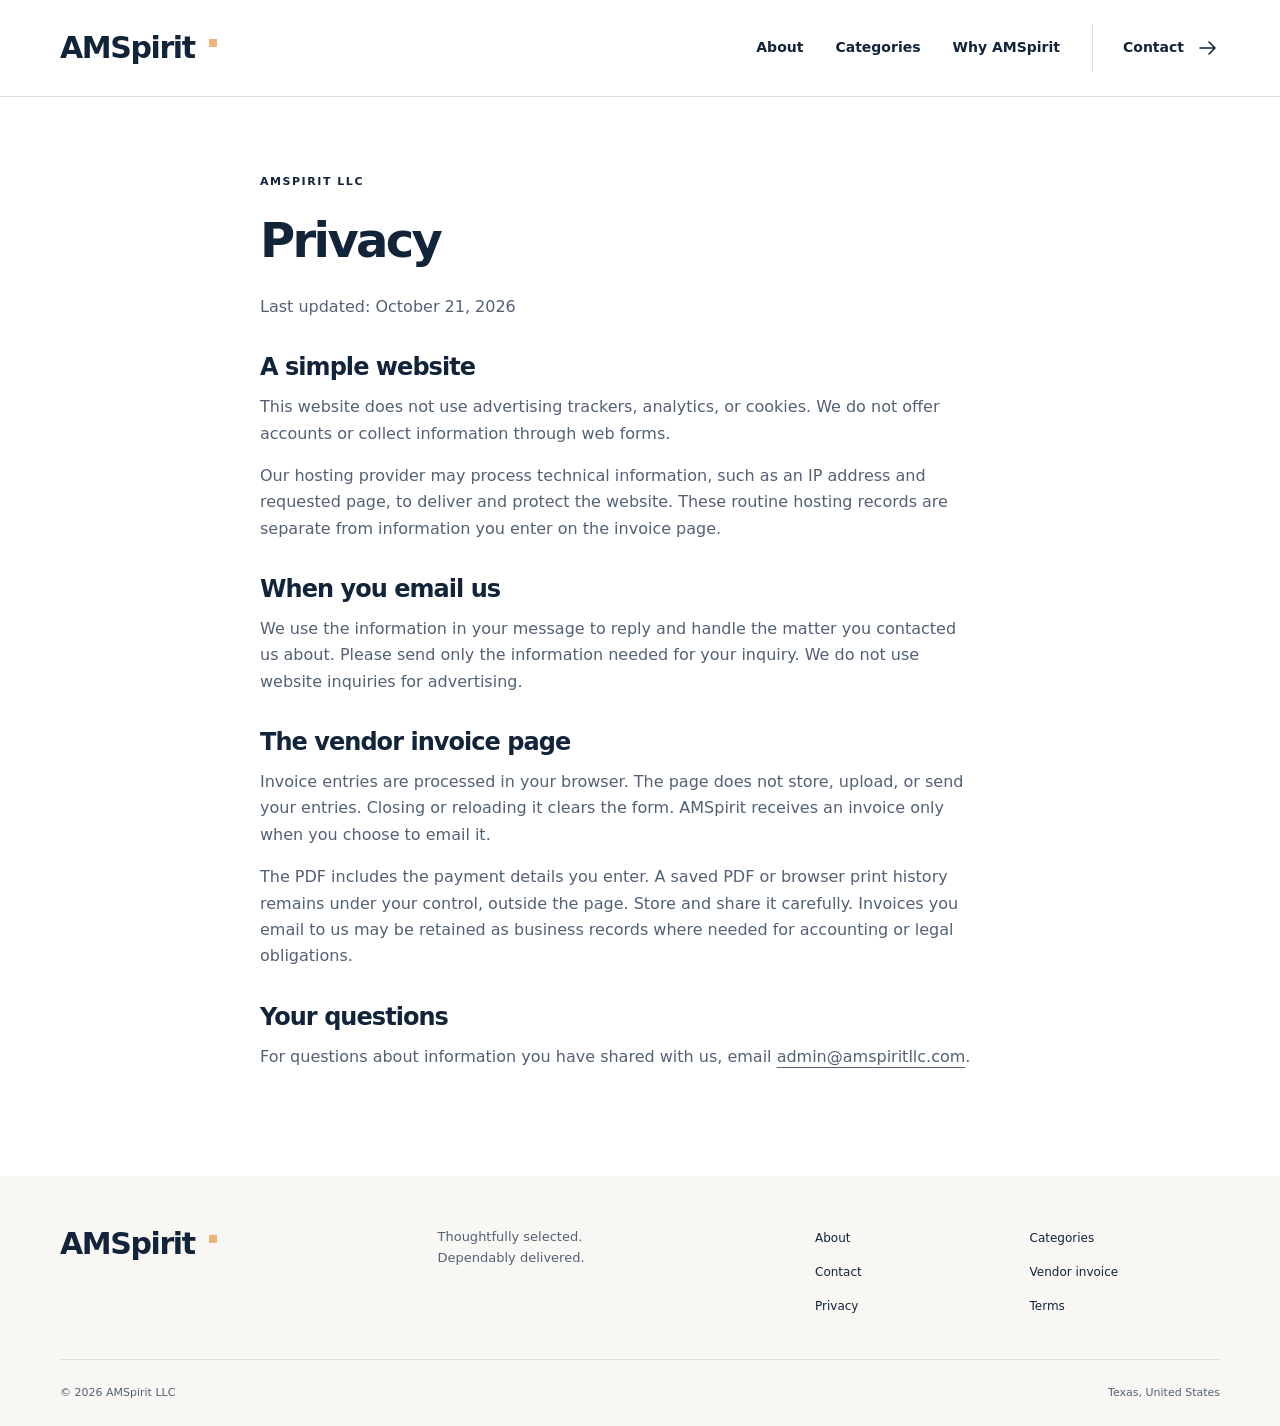
==== privacy/index.html @ 96454e8c "Redesign company website with private-by-default public copy" ====
<!doctype html>
<html lang="en"><head><meta charset="utf-8"><meta name="viewport" content="width=device-width, initial-scale=1"><title>Privacy | AMSpirit LLC</title><meta name="description" content="How AMSpirit LLC handles website visits, email inquiries and browser-only invoice details."><link rel="canonical" href="https://www.amspiritllc.com/privacy/"><meta name="theme-color" content="#12243a"><meta property="og:type" content="website"><meta property="og:title" content="Privacy | AMSpirit LLC"><meta property="og:description" content="How AMSpirit LLC handles website visits, email inquiries and browser-only invoice details."><meta property="og:url" content="https://www.amspiritllc.com/privacy/"><meta property="og:image" content="https://www.amspiritllc.com/assets/social.png"><meta property="og:image:width" content="1200"><meta property="og:image:height" content="630"><meta name="twitter:card" content="summary_large_image"><meta name="twitter:title" content="Privacy | AMSpirit LLC"><meta name="twitter:description" content="How AMSpirit LLC handles website visits, email inquiries and browser-only invoice details."><meta name="twitter:image" content="https://www.amspiritllc.com/assets/social.png"><link rel="icon" href="/assets/favicon.svg" type="image/svg+xml"><link rel="icon" href="/assets/favicon-32.png" sizes="32x32"><link rel="apple-touch-icon" href="/assets/apple-touch-icon.png"><link rel="stylesheet" href="/assets/site.css"><script type="application/ld+json">{"@context":"https://schema.org","@type":"Organization","name":"AMSpirit LLC","url":"https://www.amspiritllc.com/","logo":"https://www.amspiritllc.com/assets/wordmark.svg","email":"admin@amspiritllc.com"}</script></head><body><a class="skip" href="#main">Skip to content</a><header class="site-header"><div class="container nav"><a class="brand" href="/" aria-label="AMSpirit home"><img src="/assets/wordmark.svg" width="166" height="36" alt="AMSpirit"></a><nav aria-label="Main navigation"><a href="/#about">About</a><a href="/#categories">Categories</a><a href="/#why-us">Why AMSpirit</a><a class="nav-contact" href="/#contact">Contact <svg class="icon" aria-hidden="true"><use href="/assets/icons.svg#arrow"></use></svg></a></nav></div></header><main id="main" class="document container"><p class="eyebrow">AMSpirit LLC</p><h1>Privacy</h1><p>Last updated: October 21, 2026</p><h2>A simple website</h2><p>This website does not use advertising trackers, analytics, or cookies. We do not offer accounts or collect information through web forms.</p><p>Our hosting provider may process technical information, such as an IP address and requested page, to deliver and protect the website. These routine hosting records are separate from information you enter on the invoice page.</p><h2>When you email us</h2><p>We use the information in your message to reply and handle the matter you contacted us about. Please send only the information needed for your inquiry. We do not use website inquiries for advertising.</p><h2>The vendor invoice page</h2><p>Invoice entries are processed in your browser. The page does not store, upload, or send your entries. Closing or reloading it clears the form. AMSpirit receives an invoice only when you choose to email it.</p><p>The PDF includes the payment details you enter. A saved PDF or browser print history remains under your control, outside the page. Store and share it carefully. Invoices you email to us may be retained as business records where needed for accounting or legal obligations.</p><h2>Your questions</h2><p>For questions about information you have shared with us, email <a href="mailto:admin@amspiritllc.com">admin@amspiritllc.com</a>.</p></main><footer class="site-footer"><div class="container"><div class="footer-top"><a class="brand" href="/" aria-label="AMSpirit home"><img src="/assets/wordmark.svg" width="166" height="36" alt="AMSpirit"></a><p>Thoughtfully selected.<br>Dependably delivered.</p><nav aria-label="Footer navigation"><a href="/#about">About</a><a href="/#categories">Categories</a><a href="/#contact">Contact</a><a href="/invoice/">Vendor invoice</a><a href="/privacy/">Privacy</a><a href="/terms/">Terms</a></nav></div><div class="footer-bottom"><span>© 2026 AMSpirit LLC</span><span>Texas, United States</span></div></div></footer></body></html>
---- assets/site.css ----
:root{--navy:#12243a;--accent:#edb57e;--ink:#12243a;--muted:#526174;--paper:#f8f7f3;--line:#d9dfe4;--white:#fff;--radius:8px}
*{box-sizing:border-box}html{scroll-behavior:smooth;scroll-padding-top:24px}body{margin:0;color:var(--ink);font:16px/1.65 system-ui,-apple-system,"Segoe UI",sans-serif;background:var(--white)}a{color:inherit;text-underline-offset:5px}img{display:block;max-width:100%;height:auto}button,input,select{font:inherit}:focus-visible{outline:3px solid #aa5706;outline-offset:5px}.container{width:min(1160px,calc(100% - 64px));margin:auto}.skip{position:fixed;left:12px;top:-100px;z-index:10;padding:12px 20px;background:var(--navy);color:white}.skip:focus{top:8px}.site-header{border-bottom:1px solid var(--line);background:var(--white)}.nav{display:flex;align-items:center;justify-content:space-between;gap:30px;min-height:96px}.brand{display:inline-block;flex-shrink:0}.brand img{width:166px;height:36px}.nav nav{display:flex;gap:32px;align-items:center}.nav nav a{text-decoration:none;font-size:14px;font-weight:600;padding:12px 0}.nav nav a:hover{text-decoration:underline}.nav .nav-contact{border-left:1px solid var(--line);padding-left:30px;display:flex;gap:12px;align-items:center}.icon{width:24px;height:24px;flex-shrink:0;vertical-align:middle}
.hero{background:var(--paper);padding:72px 0 68px;overflow:hidden}.hero-grid{display:grid;grid-template-columns:1.1fr 1fr;gap:36px;align-items:center}.eyebrow{text-transform:uppercase;letter-spacing:.14em;font-size:11px;font-weight:750;margin:0 0 24px;line-height:1.6}h1,h2,h3,p{margin-top:0}h1{font-size:clamp(42px,4.6vw,64px);line-height:1.07;font-weight:650;letter-spacing:-.055em;margin-bottom:28px}h1 span{color:#596a7a}.hero-intro{font-size:18px;line-height:1.75;margin-bottom:30px;color:var(--muted)}.actions{display:flex;gap:12px;flex-wrap:wrap}.button{display:inline-flex;align-items:center;justify-content:center;gap:16px;min-height:52px;padding:12px 22px;border-radius:4px;text-decoration:none;font-weight:650;font-size:14px}.primary{background:var(--navy);color:var(--white);border:1px solid var(--navy)}.secondary{background:transparent;border:1px solid #acb4bc}.button:hover{box-shadow:0 0 0 2px var(--accent)}.hero-visual{position:relative}.hero-visual img{width:100%}.visual-caption{display:block;text-align:center;font-size:11px;letter-spacing:.05em;margin-top:4px;color:var(--muted)}.trust{border-bottom:1px solid var(--line);padding:25px 0}.trust ul{display:grid;grid-template-columns:repeat(4,1fr);list-style:none;padding:0;gap:20px}.trust li{display:flex;align-items:center;justify-content:center;gap:12px;font-size:13px;font-weight:650}
.section{padding:100px 0}h2{font-size:clamp(30px,3.4vw,44px);font-weight:600;line-height:1.16;letter-spacing:-.04em;margin-bottom:24px}h3{font-size:18px;letter-spacing:-.02em;line-height:1.4;font-weight:650;margin-bottom:10px}p{max-width:70ch}.about-grid{display:grid;grid-template-columns:1fr 1fr;gap:80px}.about-copy{color:var(--muted);max-width:600px}.about-copy .lead{font-size:23px;line-height:1.5;color:var(--navy);letter-spacing:-.02em}.about-copy p:last-child{margin-bottom:0}.categories{background:var(--paper)}.section-heading{display:flex;justify-content:space-between;gap:28px;align-items:end;margin-bottom:40px}.section-heading h2{margin-bottom:0}.section-heading>p{color:var(--muted);margin:0 0 3px}.category-grid{display:grid;grid-template-columns:repeat(3,1fr);gap:18px}.category-card{padding:30px;background:var(--white);border:1px solid var(--line);border-radius:var(--radius);min-width:0;display:flex;flex-direction:column}.category-card p{font-size:14px;color:var(--muted);margin-bottom:0}.category-icon{display:flex;align-items:center;justify-content:center;background:var(--paper);width:54px;height:54px;border-radius:50%;margin-bottom:28px}.category-icon .icon{width:27px;height:27px}.why-grid{display:grid;grid-template-columns:1fr 1fr;gap:80px}.why-intro>p:last-child{color:var(--muted)}.reasons article{display:flex;gap:20px;padding:24px 0;border-top:1px solid var(--line)}.reasons article:last-child{padding-bottom:0}.reasons article>.icon{margin-top:3px;background:var(--accent);border-radius:50%;padding:4px;width:28px;height:28px}.reasons h3{margin-bottom:5px}.reasons p{font-size:14px;color:var(--muted);margin-bottom:0}
.contact{background:var(--navy);color:white}.contact-grid{display:grid;grid-template-columns:1fr 1fr;gap:80px}.contact .eyebrow{color:var(--accent)}.contact p{color:#c4ced8}.contact-links a{display:flex;align-items:center;justify-content:space-between;gap:10px;padding:18px 0;border-bottom:1px solid #4a586a;text-decoration:none}.contact-links a:first-child{padding-top:0}.contact-links a:hover strong{text-decoration:underline}.contact-links small{display:block;color:#c4ced8;font-size:12px;margin-bottom:2px}.contact-links strong{font-size:18px;font-weight:500;overflow-wrap:anywhere}.contact-links .icon{color:var(--accent)}.vendor{background:var(--accent);padding:28px 0}.vendor>.container{display:flex;align-items:center;justify-content:space-between;gap:20px}.vendor p{margin:0;font-size:14px}.vendor strong{font-weight:600}.text-link{display:inline-flex;align-items:center;gap:18px;font-weight:650;font-size:14px}.site-footer{padding:50px 0 24px;background:var(--paper)}.footer-top{display:grid;grid-template-columns:1fr 1fr 1.2fr;gap:40px;padding-bottom:40px}.footer-top p{font-size:13px;color:var(--muted);margin:0}.footer-top nav{display:grid;grid-template-columns:1fr 1fr;gap:8px 24px}.footer-top nav a{font-size:12px;text-decoration:none;padding:3px 0}.footer-top nav a:hover{text-decoration:underline}.footer-bottom{border-top:1px solid var(--line);padding-top:24px;display:flex;justify-content:space-between;font-size:11px;color:var(--muted)}.document{max-width:760px;padding:76px 0 90px}.document h1{font-size:48px}.document h2{font-size:24px;margin:34px 0 12px}.document p,.document li{color:var(--muted)}.document ul{padding-left:22px}.document .eyebrow{color:var(--ink)}.not-found{padding:110px 0 140px}.not-found h1{max-width:650px}.not-found p{color:var(--muted)}
@media(max-width:950px){.container{width:calc(100% - 48px)}.nav nav{gap:18px}.hero{padding:58px 0}.hero-grid{gap:20px}.hero-intro{font-size:16px}.section{padding:72px 0}.about-grid,.why-grid,.contact-grid{gap:40px}.category-card{padding:24px}.footer-top{gap:24px}.trust li{font-size:12px;gap:8px}.trust .icon{width:20px}}
@media(max-width:700px){.container{width:calc(100% - 40px)}.nav{padding:18px 0;flex-wrap:wrap;gap:12px;min-height:0}.brand img{width:148px;height:32px}.nav nav{width:100%;gap:0;justify-content:space-between}.nav nav a{font-size:12px;padding:8px 0}.nav .nav-contact{border:0;padding-left:0;gap:7px}.nav .nav-contact .icon{width:18px}.hero{padding:44px 0 32px}.hero-grid,.about-grid,.why-grid,.contact-grid{grid-template-columns:1fr}.hero-grid{gap:30px}.hero-copy .eyebrow{font-size:10px;letter-spacing:.1em}h1{font-size:43px}.hero-visual{max-width:400px;margin:auto}.hero-intro{font-size:16px}.hero .button{padding:11px 18px;min-height:48px}.trust{padding:22px 0}.trust ul{grid-template-columns:1fr 1fr;gap:18px 8px}.trust li{justify-content:start;font-size:11px}.section{padding:60px 0}.eyebrow{margin-bottom:18px}.about-grid{gap:16px}.about-copy .lead{font-size:21px}.category-grid{grid-template-columns:1fr 1fr;gap:12px}.category-card{padding:20px 16px}.category-card h3{font-size:16px}.category-card p{font-size:13px}.category-icon{margin-bottom:20px}.section-heading{display:block;margin-bottom:30px}.section-heading>p{margin-top:18px}.why-grid{gap:18px}.contact-grid{gap:25px}.contact-links strong{font-size:17px}.vendor>.container{align-items:start;flex-direction:column;gap:12px}.vendor p strong{display:block}.footer-top{grid-template-columns:1fr 1fr;gap:24px}.footer-top nav{grid-column:1/-1}.footer-bottom{gap:14px;font-size:10px}.document{padding-top:50px}.document h1{font-size:38px}.document h2{font-size:23px}.not-found{padding:70px 0}}
@media(max-width:380px){.category-grid{grid-template-columns:1fr}.category-card{padding:26px}.hero .actions{gap:10px}.button{font-size:13px}.hero .button{padding:10px 14px}h1{font-size:39px}}
@media(prefers-reduced-motion:reduce){html{scroll-behavior:auto}*,*::before,*::after{transition:none!important;animation:none!important}}
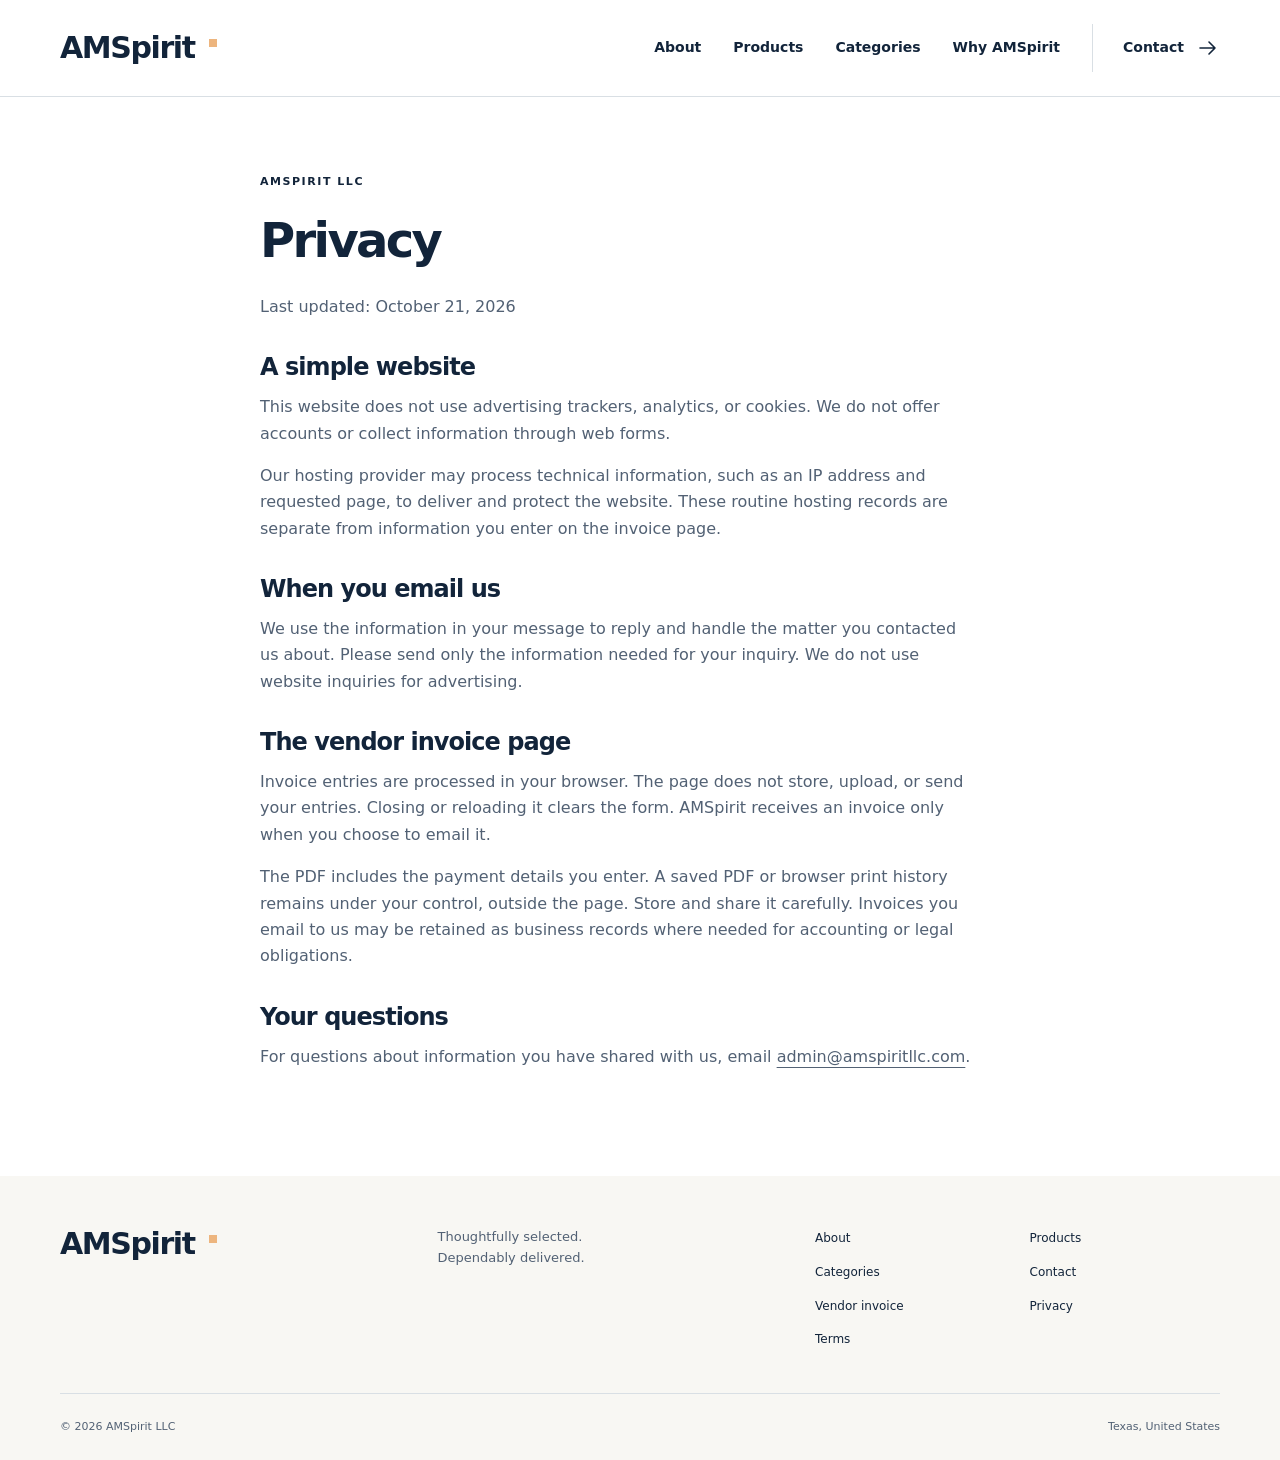
==== commit 51fca069: "Add fictional product showcase with local feed and email inquiries" ====
--- a/privacy/index.html
+++ b/privacy/index.html
@@ -1,2 +1,2 @@
 <!doctype html>
-<html lang="en"><head><meta charset="utf-8"><meta name="viewport" content="width=device-width, initial-scale=1"><title>Privacy | AMSpirit LLC</title><meta name="description" content="How AMSpirit LLC handles website visits, email inquiries and browser-only invoice details."><link rel="canonical" href="https://www.amspiritllc.com/privacy/"><meta name="theme-color" content="#12243a"><meta property="og:type" content="website"><meta property="og:title" content="Privacy | AMSpirit LLC"><meta property="og:description" content="How AMSpirit LLC handles website visits, email inquiries and browser-only invoice details."><meta property="og:url" content="https://www.amspiritllc.com/privacy/"><meta property="og:image" content="https://www.amspiritllc.com/assets/social.png"><meta property="og:image:width" content="1200"><meta property="og:image:height" content="630"><meta name="twitter:card" content="summary_large_image"><meta name="twitter:title" content="Privacy | AMSpirit LLC"><meta name="twitter:description" content="How AMSpirit LLC handles website visits, email inquiries and browser-only invoice details."><meta name="twitter:image" content="https://www.amspiritllc.com/assets/social.png"><link rel="icon" href="/assets/favicon.svg" type="image/svg+xml"><link rel="icon" href="/assets/favicon-32.png" sizes="32x32"><link rel="apple-touch-icon" href="/assets/apple-touch-icon.png"><link rel="stylesheet" href="/assets/site.css"><script type="application/ld+json">{"@context":"https://schema.org","@type":"Organization","name":"AMSpirit LLC","url":"https://www.amspiritllc.com/","logo":"https://www.amspiritllc.com/assets/wordmark.svg","email":"admin@amspiritllc.com"}</script></head><body><a class="skip" href="#main">Skip to content</a><header class="site-header"><div class="container nav"><a class="brand" href="/" aria-label="AMSpirit home"><img src="/assets/wordmark.svg" width="166" height="36" alt="AMSpirit"></a><nav aria-label="Main navigation"><a href="/#about">About</a><a href="/#categories">Categories</a><a href="/#why-us">Why AMSpirit</a><a class="nav-contact" href="/#contact">Contact <svg class="icon" aria-hidden="true"><use href="/assets/icons.svg#arrow"></use></svg></a></nav></div></header><main id="main" class="document container"><p class="eyebrow">AMSpirit LLC</p><h1>Privacy</h1><p>Last updated: October 21, 2026</p><h2>A simple website</h2><p>This website does not use advertising trackers, analytics, or cookies. We do not offer accounts or collect information through web forms.</p><p>Our hosting provider may process technical information, such as an IP address and requested page, to deliver and protect the website. These routine hosting records are separate from information you enter on the invoice page.</p><h2>When you email us</h2><p>We use the information in your message to reply and handle the matter you contacted us about. Please send only the information needed for your inquiry. We do not use website inquiries for advertising.</p><h2>The vendor invoice page</h2><p>Invoice entries are processed in your browser. The page does not store, upload, or send your entries. Closing or reloading it clears the form. AMSpirit receives an invoice only when you choose to email it.</p><p>The PDF includes the payment details you enter. A saved PDF or browser print history remains under your control, outside the page. Store and share it carefully. Invoices you email to us may be retained as business records where needed for accounting or legal obligations.</p><h2>Your questions</h2><p>For questions about information you have shared with us, email <a href="mailto:admin@amspiritllc.com">admin@amspiritllc.com</a>.</p></main><footer class="site-footer"><div class="container"><div class="footer-top"><a class="brand" href="/" aria-label="AMSpirit home"><img src="/assets/wordmark.svg" width="166" height="36" alt="AMSpirit"></a><p>Thoughtfully selected.<br>Dependably delivered.</p><nav aria-label="Footer navigation"><a href="/#about">About</a><a href="/#categories">Categories</a><a href="/#contact">Contact</a><a href="/invoice/">Vendor invoice</a><a href="/privacy/">Privacy</a><a href="/terms/">Terms</a></nav></div><div class="footer-bottom"><span>© 2026 AMSpirit LLC</span><span>Texas, United States</span></div></div></footer></body></html>
+<html lang="en"><head><meta charset="utf-8"><meta name="viewport" content="width=device-width, initial-scale=1"><title>Privacy | AMSpirit LLC</title><meta name="description" content="How AMSpirit LLC handles website visits, email inquiries and browser-only invoice details."><link rel="canonical" href="https://www.amspiritllc.com/privacy/"><meta name="theme-color" content="#12243a"><meta property="og:type" content="website"><meta property="og:title" content="Privacy | AMSpirit LLC"><meta property="og:description" content="How AMSpirit LLC handles website visits, email inquiries and browser-only invoice details."><meta property="og:url" content="https://www.amspiritllc.com/privacy/"><meta property="og:image" content="https://www.amspiritllc.com/assets/social.png"><meta property="og:image:width" content="1200"><meta property="og:image:height" content="630"><meta name="twitter:card" content="summary_large_image"><meta name="twitter:title" content="Privacy | AMSpirit LLC"><meta name="twitter:description" content="How AMSpirit LLC handles website visits, email inquiries and browser-only invoice details."><meta name="twitter:image" content="https://www.amspiritllc.com/assets/social.png"><link rel="icon" href="/assets/favicon.svg" type="image/svg+xml"><link rel="icon" href="/assets/favicon-32.png" sizes="32x32"><link rel="apple-touch-icon" href="/assets/apple-touch-icon.png"><link rel="stylesheet" href="/assets/site.css"><script type="application/ld+json">{"@context":"https://schema.org","@type":"Organization","name":"AMSpirit LLC","url":"https://www.amspiritllc.com/","logo":"https://www.amspiritllc.com/assets/wordmark.svg","email":"admin@amspiritllc.com"}</script></head><body><a class="skip" href="#main">Skip to content</a><header class="site-header"><div class="container nav"><a class="brand" href="/" aria-label="AMSpirit home"><img src="/assets/wordmark.svg" width="166" height="36" alt="AMSpirit"></a><nav aria-label="Main navigation"><a href="/#about">About</a><a href="/products/">Products</a><a href="/#categories">Categories</a><a href="/#why-us">Why AMSpirit</a><a class="nav-contact" href="/#contact">Contact <svg class="icon" aria-hidden="true"><use href="/assets/icons.svg#arrow"></use></svg></a></nav></div></header><main id="main" class="document container"><p class="eyebrow">AMSpirit LLC</p><h1>Privacy</h1><p>Last updated: October 21, 2026</p><h2>A simple website</h2><p>This website does not use advertising trackers, analytics, or cookies. We do not offer accounts or collect information through web forms.</p><p>Our hosting provider may process technical information, such as an IP address and requested page, to deliver and protect the website. These routine hosting records are separate from information you enter on the invoice page.</p><h2>When you email us</h2><p>We use the information in your message to reply and handle the matter you contacted us about. Please send only the information needed for your inquiry. We do not use website inquiries for advertising.</p><h2>The vendor invoice page</h2><p>Invoice entries are processed in your browser. The page does not store, upload, or send your entries. Closing or reloading it clears the form. AMSpirit receives an invoice only when you choose to email it.</p><p>The PDF includes the payment details you enter. A saved PDF or browser print history remains under your control, outside the page. Store and share it carefully. Invoices you email to us may be retained as business records where needed for accounting or legal obligations.</p><h2>Your questions</h2><p>For questions about information you have shared with us, email <a href="mailto:admin@amspiritllc.com">admin@amspiritllc.com</a>.</p></main><footer class="site-footer"><div class="container"><div class="footer-top"><a class="brand" href="/" aria-label="AMSpirit home"><img src="/assets/wordmark.svg" width="166" height="36" alt="AMSpirit"></a><p>Thoughtfully selected.<br>Dependably delivered.</p><nav aria-label="Footer navigation"><a href="/#about">About</a><a href="/products/">Products</a><a href="/#categories">Categories</a><a href="/#contact">Contact</a><a href="/invoice/">Vendor invoice</a><a href="/privacy/">Privacy</a><a href="/terms/">Terms</a></nav></div><div class="footer-bottom"><span>© 2026 AMSpirit LLC</span><span>Texas, United States</span></div></div></footer></body></html>
--- a/assets/site.css
+++ b/assets/site.css
@@ -6,4 +6,5 @@
 @media(max-width:950px){.container{width:calc(100% - 48px)}.nav nav{gap:18px}.hero{padding:58px 0}.hero-grid{gap:20px}.hero-intro{font-size:16px}.section{padding:72px 0}.about-grid,.why-grid,.contact-grid{gap:40px}.category-card{padding:24px}.footer-top{gap:24px}.trust li{font-size:12px;gap:8px}.trust .icon{width:20px}}
 @media(max-width:700px){.container{width:calc(100% - 40px)}.nav{padding:18px 0;flex-wrap:wrap;gap:12px;min-height:0}.brand img{width:148px;height:32px}.nav nav{width:100%;gap:0;justify-content:space-between}.nav nav a{font-size:12px;padding:8px 0}.nav .nav-contact{border:0;padding-left:0;gap:7px}.nav .nav-contact .icon{width:18px}.hero{padding:44px 0 32px}.hero-grid,.about-grid,.why-grid,.contact-grid{grid-template-columns:1fr}.hero-grid{gap:30px}.hero-copy .eyebrow{font-size:10px;letter-spacing:.1em}h1{font-size:43px}.hero-visual{max-width:400px;margin:auto}.hero-intro{font-size:16px}.hero .button{padding:11px 18px;min-height:48px}.trust{padding:22px 0}.trust ul{grid-template-columns:1fr 1fr;gap:18px 8px}.trust li{justify-content:start;font-size:11px}.section{padding:60px 0}.eyebrow{margin-bottom:18px}.about-grid{gap:16px}.about-copy .lead{font-size:21px}.category-grid{grid-template-columns:1fr 1fr;gap:12px}.category-card{padding:20px 16px}.category-card h3{font-size:16px}.category-card p{font-size:13px}.category-icon{margin-bottom:20px}.section-heading{display:block;margin-bottom:30px}.section-heading>p{margin-top:18px}.why-grid{gap:18px}.contact-grid{gap:25px}.contact-links strong{font-size:17px}.vendor>.container{align-items:start;flex-direction:column;gap:12px}.vendor p strong{display:block}.footer-top{grid-template-columns:1fr 1fr;gap:24px}.footer-top nav{grid-column:1/-1}.footer-bottom{gap:14px;font-size:10px}.document{padding-top:50px}.document h1{font-size:38px}.document h2{font-size:23px}.not-found{padding:70px 0}}
 @media(max-width:380px){.category-grid{grid-template-columns:1fr}.category-card{padding:26px}.hero .actions{gap:10px}.button{font-size:13px}.hero .button{padding:10px 14px}h1{font-size:39px}}
+.category-card .text-link{margin-top:auto;padding-top:18px;font-size:12px}
 @media(prefers-reduced-motion:reduce){html{scroll-behavior:auto}*,*::before,*::after{transition:none!important;animation:none!important}}
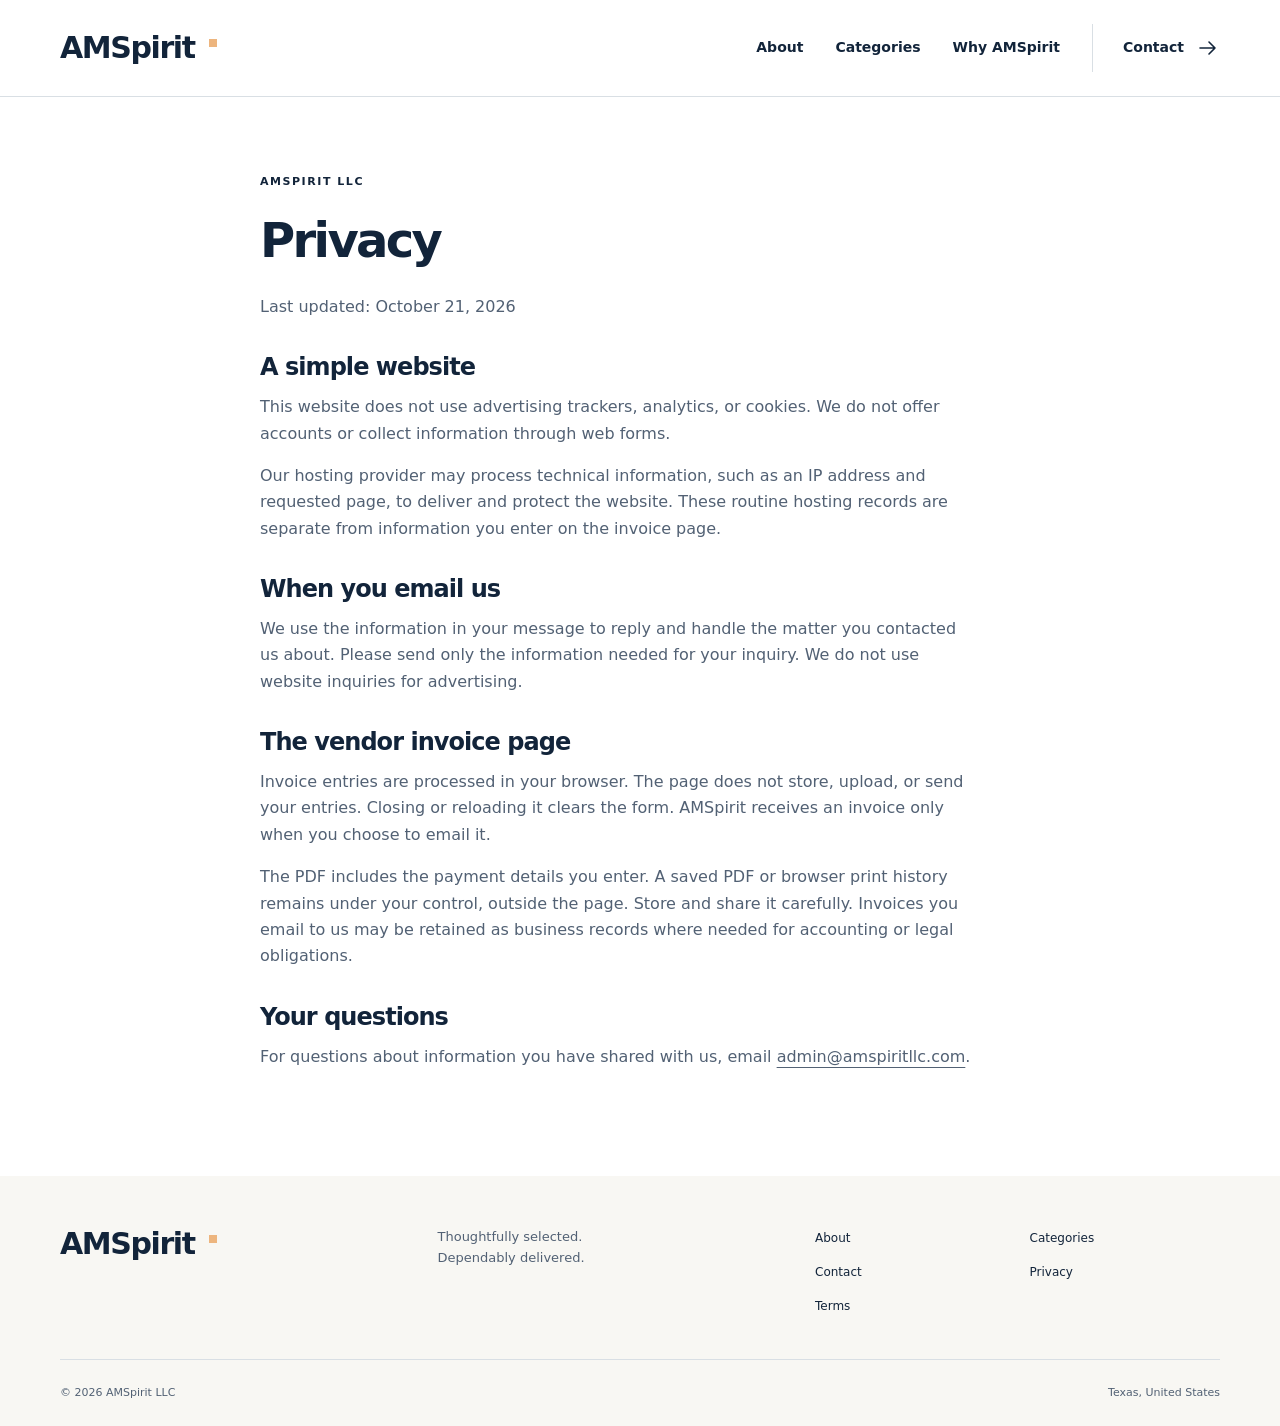
==== commit f63ee024: "Remove public invoice discovery from redesign" ====
--- a/privacy/index.html
+++ b/privacy/index.html
@@ -1,2 +1,2 @@
 <!doctype html>
-<html lang="en"><head><meta charset="utf-8"><meta name="viewport" content="width=device-width, initial-scale=1"><title>Privacy | AMSpirit LLC</title><meta name="description" content="How AMSpirit LLC handles website visits, email inquiries and browser-only invoice details."><link rel="canonical" href="https://www.amspiritllc.com/privacy/"><meta name="theme-color" content="#12243a"><meta property="og:type" content="website"><meta property="og:title" content="Privacy | AMSpirit LLC"><meta property="og:description" content="How AMSpirit LLC handles website visits, email inquiries and browser-only invoice details."><meta property="og:url" content="https://www.amspiritllc.com/privacy/"><meta property="og:image" content="https://www.amspiritllc.com/assets/social.png"><meta property="og:image:width" content="1200"><meta property="og:image:height" content="630"><meta name="twitter:card" content="summary_large_image"><meta name="twitter:title" content="Privacy | AMSpirit LLC"><meta name="twitter:description" content="How AMSpirit LLC handles website visits, email inquiries and browser-only invoice details."><meta name="twitter:image" content="https://www.amspiritllc.com/assets/social.png"><link rel="icon" href="/assets/favicon.svg" type="image/svg+xml"><link rel="icon" href="/assets/favicon-32.png" sizes="32x32"><link rel="apple-touch-icon" href="/assets/apple-touch-icon.png"><link rel="stylesheet" href="/assets/site.css"><script type="application/ld+json">{"@context":"https://schema.org","@type":"Organization","name":"AMSpirit LLC","url":"https://www.amspiritllc.com/","logo":"https://www.amspiritllc.com/assets/wordmark.svg","email":"admin@amspiritllc.com"}</script></head><body><a class="skip" href="#main">Skip to content</a><header class="site-header"><div class="container nav"><a class="brand" href="/" aria-label="AMSpirit home"><img src="/assets/wordmark.svg" width="166" height="36" alt="AMSpirit"></a><nav aria-label="Main navigation"><a href="/#about">About</a><a href="/products/">Products</a><a href="/#categories">Categories</a><a href="/#why-us">Why AMSpirit</a><a class="nav-contact" href="/#contact">Contact <svg class="icon" aria-hidden="true"><use href="/assets/icons.svg#arrow"></use></svg></a></nav></div></header><main id="main" class="document container"><p class="eyebrow">AMSpirit LLC</p><h1>Privacy</h1><p>Last updated: October 21, 2026</p><h2>A simple website</h2><p>This website does not use advertising trackers, analytics, or cookies. We do not offer accounts or collect information through web forms.</p><p>Our hosting provider may process technical information, such as an IP address and requested page, to deliver and protect the website. These routine hosting records are separate from information you enter on the invoice page.</p><h2>When you email us</h2><p>We use the information in your message to reply and handle the matter you contacted us about. Please send only the information needed for your inquiry. We do not use website inquiries for advertising.</p><h2>The vendor invoice page</h2><p>Invoice entries are processed in your browser. The page does not store, upload, or send your entries. Closing or reloading it clears the form. AMSpirit receives an invoice only when you choose to email it.</p><p>The PDF includes the payment details you enter. A saved PDF or browser print history remains under your control, outside the page. Store and share it carefully. Invoices you email to us may be retained as business records where needed for accounting or legal obligations.</p><h2>Your questions</h2><p>For questions about information you have shared with us, email <a href="mailto:admin@amspiritllc.com">admin@amspiritllc.com</a>.</p></main><footer class="site-footer"><div class="container"><div class="footer-top"><a class="brand" href="/" aria-label="AMSpirit home"><img src="/assets/wordmark.svg" width="166" height="36" alt="AMSpirit"></a><p>Thoughtfully selected.<br>Dependably delivered.</p><nav aria-label="Footer navigation"><a href="/#about">About</a><a href="/products/">Products</a><a href="/#categories">Categories</a><a href="/#contact">Contact</a><a href="/invoice/">Vendor invoice</a><a href="/privacy/">Privacy</a><a href="/terms/">Terms</a></nav></div><div class="footer-bottom"><span>© 2026 AMSpirit LLC</span><span>Texas, United States</span></div></div></footer></body></html>
+<html lang="en"><head><meta charset="utf-8"><meta name="viewport" content="width=device-width, initial-scale=1"><title>Privacy | AMSpirit LLC</title><meta name="description" content="How AMSpirit LLC handles website visits, email inquiries and browser-only invoice details."><link rel="canonical" href="https://www.amspiritllc.com/privacy/"><meta name="theme-color" content="#12243a"><meta property="og:type" content="website"><meta property="og:title" content="Privacy | AMSpirit LLC"><meta property="og:description" content="How AMSpirit LLC handles website visits, email inquiries and browser-only invoice details."><meta property="og:url" content="https://www.amspiritllc.com/privacy/"><meta property="og:image" content="https://www.amspiritllc.com/assets/social.png"><meta property="og:image:width" content="1200"><meta property="og:image:height" content="630"><meta name="twitter:card" content="summary_large_image"><meta name="twitter:title" content="Privacy | AMSpirit LLC"><meta name="twitter:description" content="How AMSpirit LLC handles website visits, email inquiries and browser-only invoice details."><meta name="twitter:image" content="https://www.amspiritllc.com/assets/social.png"><link rel="icon" href="/assets/favicon.svg" type="image/svg+xml"><link rel="icon" href="/assets/favicon-32.png" sizes="32x32"><link rel="apple-touch-icon" href="/assets/apple-touch-icon.png"><link rel="stylesheet" href="/assets/site.css"><script type="application/ld+json">{"@context":"https://schema.org","@type":"Organization","name":"AMSpirit LLC","url":"https://www.amspiritllc.com/","logo":"https://www.amspiritllc.com/assets/wordmark.svg","email":"admin@amspiritllc.com"}</script></head><body><a class="skip" href="#main">Skip to content</a><header class="site-header"><div class="container nav"><a class="brand" href="/" aria-label="AMSpirit home"><img src="/assets/wordmark.svg" width="166" height="36" alt="AMSpirit"></a><nav aria-label="Main navigation"><a href="/#about">About</a><a href="/#categories">Categories</a><a href="/#why-us">Why AMSpirit</a><a class="nav-contact" href="/#contact">Contact <svg class="icon" aria-hidden="true"><use href="/assets/icons.svg#arrow"></use></svg></a></nav></div></header><main id="main" class="document container"><p class="eyebrow">AMSpirit LLC</p><h1>Privacy</h1><p>Last updated: October 21, 2026</p><h2>A simple website</h2><p>This website does not use advertising trackers, analytics, or cookies. We do not offer accounts or collect information through web forms.</p><p>Our hosting provider may process technical information, such as an IP address and requested page, to deliver and protect the website. These routine hosting records are separate from information you enter on the invoice page.</p><h2>When you email us</h2><p>We use the information in your message to reply and handle the matter you contacted us about. Please send only the information needed for your inquiry. We do not use website inquiries for advertising.</p><h2>The vendor invoice page</h2><p>Invoice entries are processed in your browser. The page does not store, upload, or send your entries. Closing or reloading it clears the form. AMSpirit receives an invoice only when you choose to email it.</p><p>The PDF includes the payment details you enter. A saved PDF or browser print history remains under your control, outside the page. Store and share it carefully. Invoices you email to us may be retained as business records where needed for accounting or legal obligations.</p><h2>Your questions</h2><p>For questions about information you have shared with us, email <a href="mailto:admin@amspiritllc.com">admin@amspiritllc.com</a>.</p></main><footer class="site-footer"><div class="container"><div class="footer-top"><a class="brand" href="/" aria-label="AMSpirit home"><img src="/assets/wordmark.svg" width="166" height="36" alt="AMSpirit"></a><p>Thoughtfully selected.<br>Dependably delivered.</p><nav aria-label="Footer navigation"><a href="/#about">About</a><a href="/#categories">Categories</a><a href="/#contact">Contact</a><a href="/privacy/">Privacy</a><a href="/terms/">Terms</a></nav></div><div class="footer-bottom"><span>© 2026 AMSpirit LLC</span><span>Texas, United States</span></div></div></footer></body></html>
